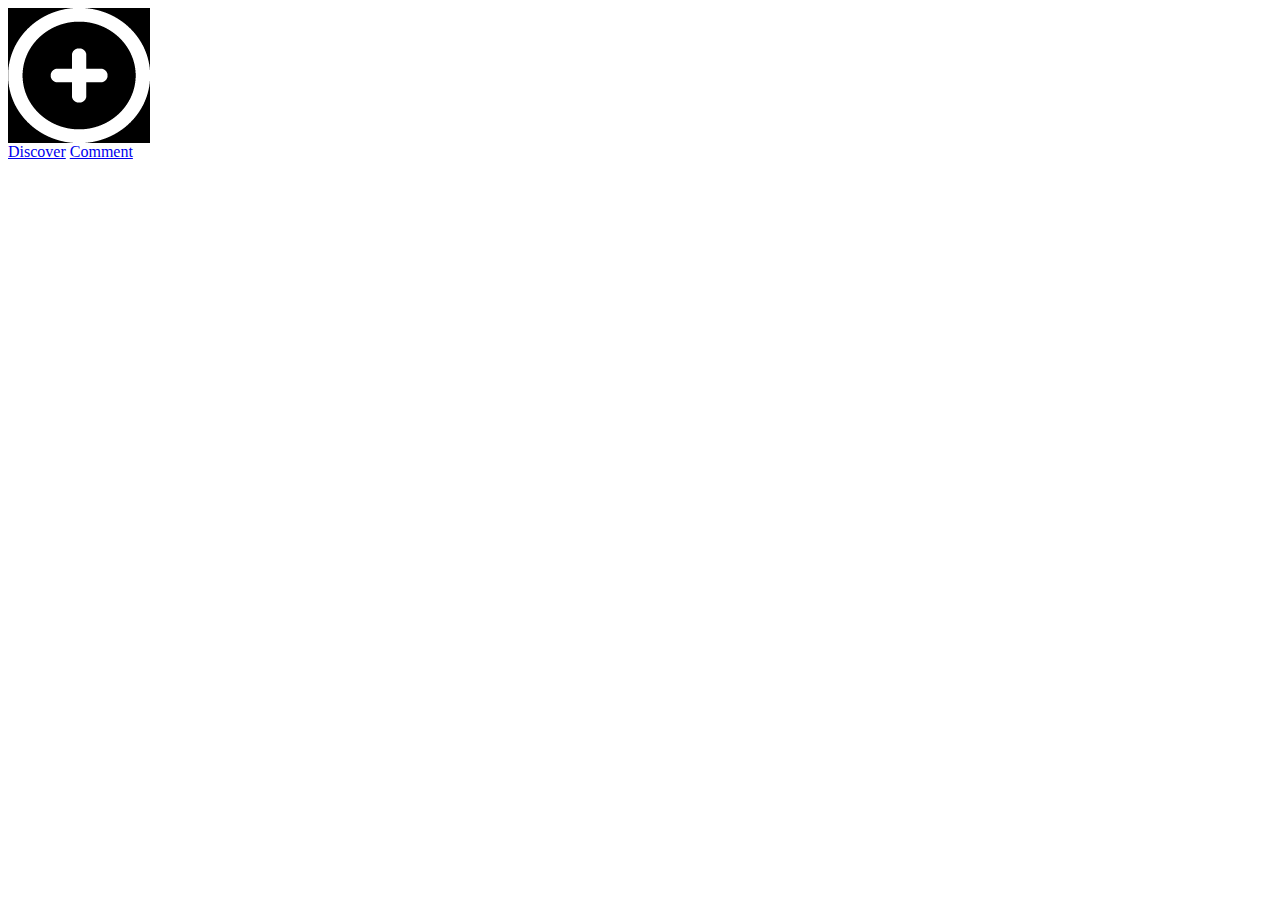
==== Exercices/landing-page/index.html @ 3889fdf2 "update-exercices" ====
<html lang="en">
  <head>
    <meta charset="UTF-8" />
    <meta name="viewport" content="width=device-width, initial-scale=1.0" />
    <link href="style.css" media="all" rel="stylesheet" type="text/css" />
    <link
      href="https://fonts.googleapis.com/css2?family=PT+Sans+Caption&family=Roboto:wght@100;700&display=swap"
      rel="stylesheet"
    />
    <title>Soundwave : feel the music</title>
  </head>
  <body>
    <header>
    <div id="logo">
      <img src="images/plus.png" alt="logo Soundwave"></img>
    </div>
    <nav>
     <a href="#discover">Discover</a>
     <a href="#comment">Comment</a>
    </nav>
  </header>
  </body>
  <script src="script.js"></script>
</html>
---- Exercices/landing-page/style.css ----
body {
  width: 100%;
}
#logo {
  display: flex;
  background-color: black;
  width: fit-content;
}
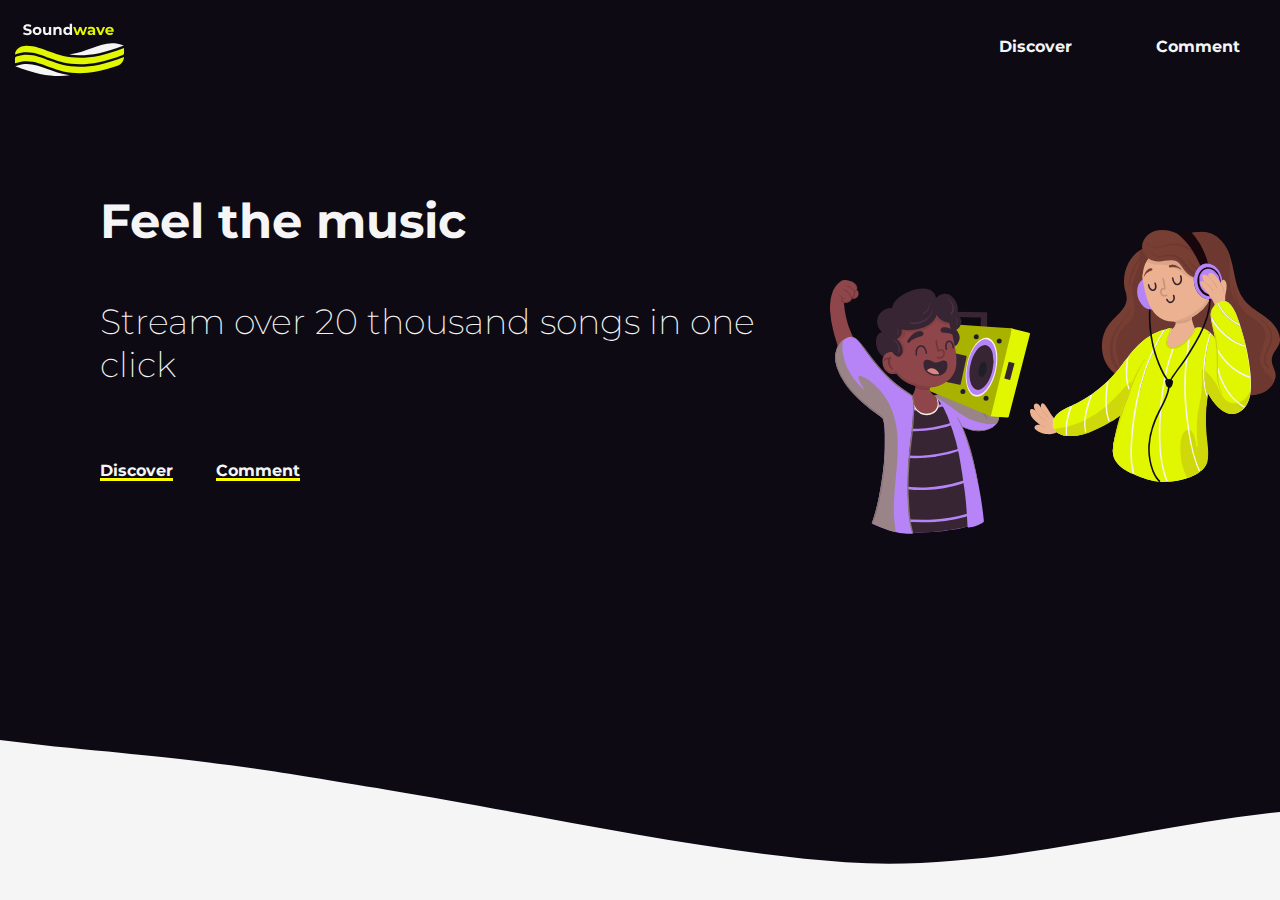
==== commit 8f968a96: "Update-exercice-landing-page" ====
--- a/Exercices/landing-page/index.html
+++ b/Exercices/landing-page/index.html
@@ -4,21 +4,51 @@
     <meta name="viewport" content="width=device-width, initial-scale=1.0" />
     <link href="style.css" media="all" rel="stylesheet" type="text/css" />
     <link
-      href="https://fonts.googleapis.com/css2?family=PT+Sans+Caption&family=Roboto:wght@100;700&display=swap"
+      href="https://fonts.googleapis.com/css2?family=Montserrat&family=PT+Sans+Caption&family=Roboto:wght@100;700&display=swap"
       rel="stylesheet"
     />
     <title>Soundwave : feel the music</title>
   </head>
   <body>
-    <header>
-    <div id="logo">
-      <img src="images/plus.png" alt="logo Soundwave"></img>
+    <div class="header-container">
+      <header>
+        <div class="logo">
+          <img src="images/logo-soundwave.svg" alt="logo Soundwave"></img>
+        </div>
+        <header class="navigation">
+          <nav>
+            <a href="#discover">Discover</a>
+            <a href="#comment">Comment</a>
+          </nav>
+        </header>
+      </div>
+      <div class="main-container">
+        <div class="left-side">
+        <div id="title">
+          <h1>Feel the music</h1>
+        </div>
+        <div id="subtitle">
+          <h2>Stream over 20 thousand songs in one click</h2>
+        </div>
+        <div id="menu-main-container">
+            <a class="discover" href="#discover">Discover</a>
+            <a class="comment" href="#comment">Comment</a>
+          </div>
+        </div>
+        <div class="right-side">
+          <div id="man-listening-music">
+            <img src="images/man-music.svg" alt="un homme écoute de la musique"></img>
+          </div>
+          <div id="woman-listening-music">
+            <img src="images/woman-music.svg" alt="une femme écoute de la musique"></img>
+          </div>
+      </div>
+      </div>
     </div>
-    <nav>
-     <a href="#discover">Discover</a>
-     <a href="#comment">Comment</a>
-    </nav>
-  </header>
+    <footer>
+      <img id="wave-footer" src="images/wave-vector-footer.svg" alt="vague blanche"></img>
+
+    </footer>
   </body>
   <script src="script.js"></script>
 </html>
--- a/Exercices/landing-page/style.css
+++ b/Exercices/landing-page/style.css
@@ -1,8 +1,124 @@
+/*Structure*/
+
 body {
+  background-color: #0d0a13;
+  margin: 0;
+  margin-bottom: 0;
+}
+
+header {
+  display: flex;
+  flex: row wrap;
+  justify-content: space-between;
+  align-items: center;
+}
+
+nav a {
+  color: #f5f5f5;
+  font-family: Montserrat, sans serif;
+  font-weight: bold;
+  text-decoration: none;
+  margin: 20px;
+  padding: 20px;
+}
+
+.main-container {
+  display: flex;
+  flex-direction: row;
+}
+
+h1 {
+  margin-top: 100px;
+  margin-left: 100px;
+  color: #f5f5f5;
+  font-family: Montserrat, sans serif;
+  font-size: 48;
+  font-weight: bold;
+}
+
+h2 {
+  margin-top: 50px;
+  margin-bottom: 75px;
+  margin-left: 100px;
+  color: #f5f5f5;
+  font-family: Montserrat, sans serif;
+  font-size: 35;
+  font-weight: 200;
+}
+
+#menu-main-container {
+  display: flex;
+  width: 200px;
+  margin-left: 100px;
+  justify-content: space-between;
+}
+
+a.discover,
+a.comment {
+  color: #f5f5f5;
+  font-family: Montserrat, sans serif;
+  font-weight: bold;
+  text-decoration: none;
+  position: relative;
+}
+
+a.discover::before,
+a.comment::before {
+  content: '';
+  position: absolute;
   width: 100%;
+  height: 3px;
+  bottom: -1;
+  left: 0;
+  background-color: yellow;
+  transition: 1s;
 }
-#logo {
+
+a:hover::before {
+  transform: translateX(5px);
+}
+
+.right-side {
   display: flex;
-  background-color: black;
-  width: fit-content;
+  justify-content: flex-end;
+  align-items: flex-end;
 }
+
+/*Footer*/
+
+#wave-footer {
+  width: 100%;
+  position: absolute;
+  bottom: 0px;
+  z-index: 0;
+}
+/*Menu*/
+
+/*Images*/
+.logo {
+  margin: 10px;
+}
+
+#man-listening-music {
+  width: 200px;
+  height: 200px;
+  bottom: 0px;
+  z-index: -1;
+}
+
+#woman-listening-music {
+  width: 250px;
+  height: 250px;
+  bottom: 0px;
+  z-index: -2;
+}
+
+.characters-right-page {
+  display: flex;
+  flex: row;
+  justify-content: flex-end;
+}
+/*Formulaire*/
+
+form {
+}
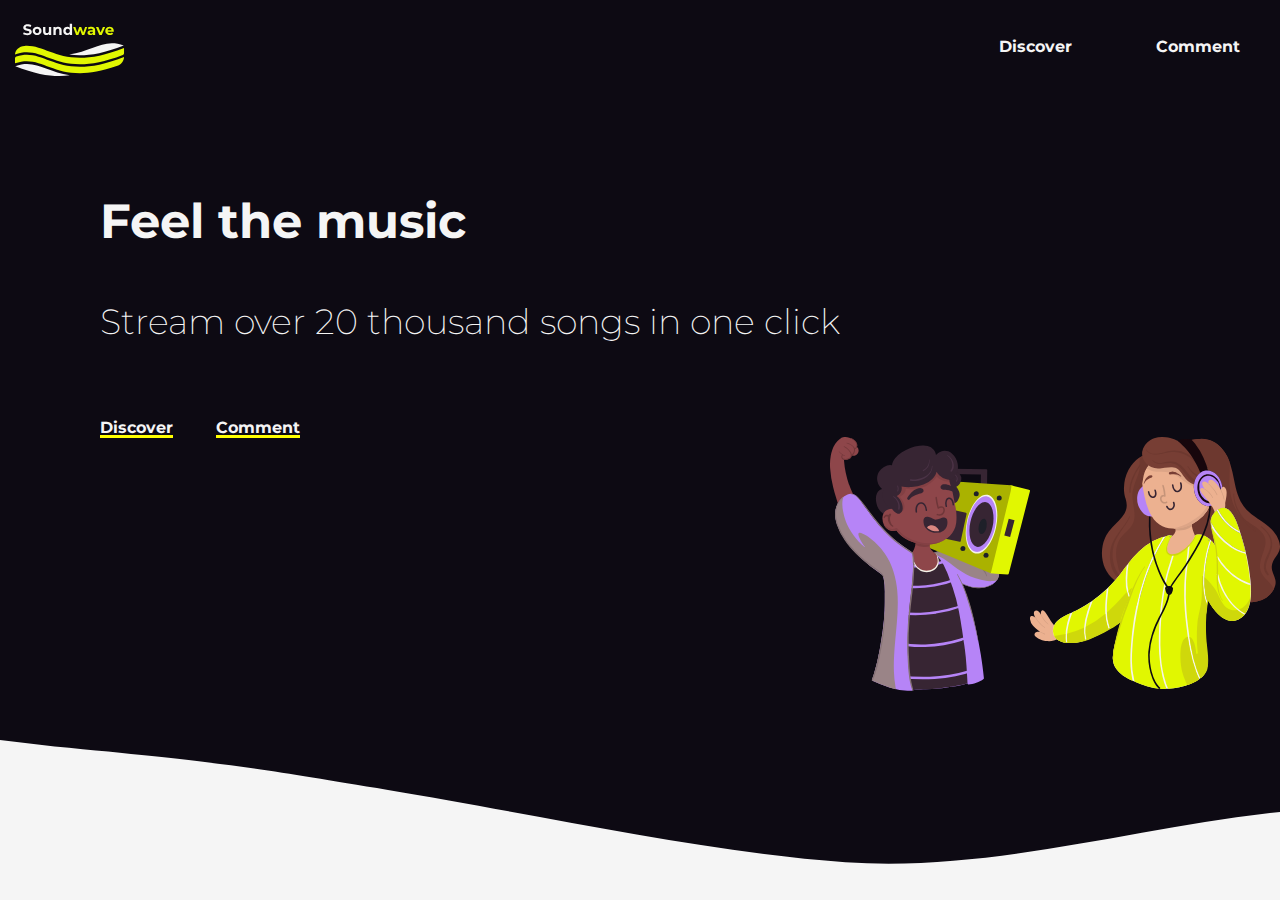
==== commit 49c3c7ce: "Update-discover" ====
--- a/Exercices/landing-page/index.html
+++ b/Exercices/landing-page/index.html
@@ -4,50 +4,44 @@
     <meta name="viewport" content="width=device-width, initial-scale=1.0" />
     <link href="style.css" media="all" rel="stylesheet" type="text/css" />
     <link
-      href="https://fonts.googleapis.com/css2?family=Montserrat&family=PT+Sans+Caption&family=Roboto:wght@100;700&display=swap"
+      href="https://fonts.googleapis.com/css2?family=Montserrat&family=Montserrat&family=PT+Sans+Caption&family=Roboto:wght@100;700&display=swap"
       rel="stylesheet"
     />
     <title>Soundwave : feel the music</title>
   </head>
   <body>
-    <div class="header-container">
       <header>
         <div class="logo">
           <img src="images/logo-soundwave.svg" alt="logo Soundwave"></img>
         </div>
-        <header class="navigation">
           <nav>
             <a href="#discover">Discover</a>
             <a href="#comment">Comment</a>
           </nav>
-        </header>
-      </div>
-      <div class="main-container">
-        <div class="left-side">
-        <div id="title">
+      </header>
+    <div class="main-container">
+      <div class="left-side">
+        <div id="title-landing-page">
           <h1>Feel the music</h1>
         </div>
-        <div id="subtitle">
+        <div id="subtitle-landing-page">
           <h2>Stream over 20 thousand songs in one click</h2>
         </div>
-        <div id="menu-main-container">
+        <div id="call-to-action-landing-page">
             <a class="discover" href="#discover">Discover</a>
             <a class="comment" href="#comment">Comment</a>
-          </div>
         </div>
-        <div class="right-side">
-          <div id="man-listening-music">
-            <img src="images/man-music.svg" alt="un homme écoute de la musique"></img>
-          </div>
-          <div id="woman-listening-music">
-            <img src="images/woman-music.svg" alt="une femme écoute de la musique"></img>
-          </div>
-      </div>
       </div>
     </div>
     <footer>
+      <div id="characters-landing-page">
+      <div id="man-listening-music">
+        <img src="images/man-music.svg" alt="un homme écoute de la musique"></img>
+      </div>
+      <div id="woman-listening-music">
+        <img src="images/woman-music.svg" alt="une femme écoute de la musique"></img>
+      </div>
       <img id="wave-footer" src="images/wave-vector-footer.svg" alt="vague blanche"></img>
-
     </footer>
   </body>
   <script src="script.js"></script>
--- a/Exercices/landing-page/style.css
+++ b/Exercices/landing-page/style.css
@@ -5,6 +5,8 @@
   margin: 0;
   margin-bottom: 0;
 }
+
+/*Header*/
 
 header {
   display: flex;
@@ -22,14 +24,9 @@
   padding: 20px;
 }
 
-.main-container {
-  display: flex;
-  flex-direction: row;
-}
+/*Titres*/
 
 h1 {
-  margin-top: 100px;
-  margin-left: 100px;
   color: #f5f5f5;
   font-family: Montserrat, sans serif;
   font-size: 48;
@@ -37,16 +34,31 @@
 }
 
 h2 {
-  margin-top: 50px;
-  margin-bottom: 75px;
-  margin-left: 100px;
   color: #f5f5f5;
   font-family: Montserrat, sans serif;
   font-size: 35;
   font-weight: 200;
 }
 
-#menu-main-container {
+/*Main-container landing page*/
+
+.main-container {
+  display: flex;
+  flex-direction: row;
+}
+
+#title-landing-page {
+  margin-top: 100px;
+  margin-left: 100px;
+}
+
+#subtitle-landing-page {
+  margin-top: 50px;
+  margin-bottom: 75px;
+  margin-left: 100px;
+}
+
+#call-to-action-landing-page {
   display: flex;
   width: 200px;
   margin-left: 100px;
@@ -113,10 +125,11 @@
   z-index: -2;
 }
 
-.characters-right-page {
+#characters-landing-page {
   display: flex;
   flex: row;
   justify-content: flex-end;
+  bottom: 0px;
 }
 /*Formulaire*/
 
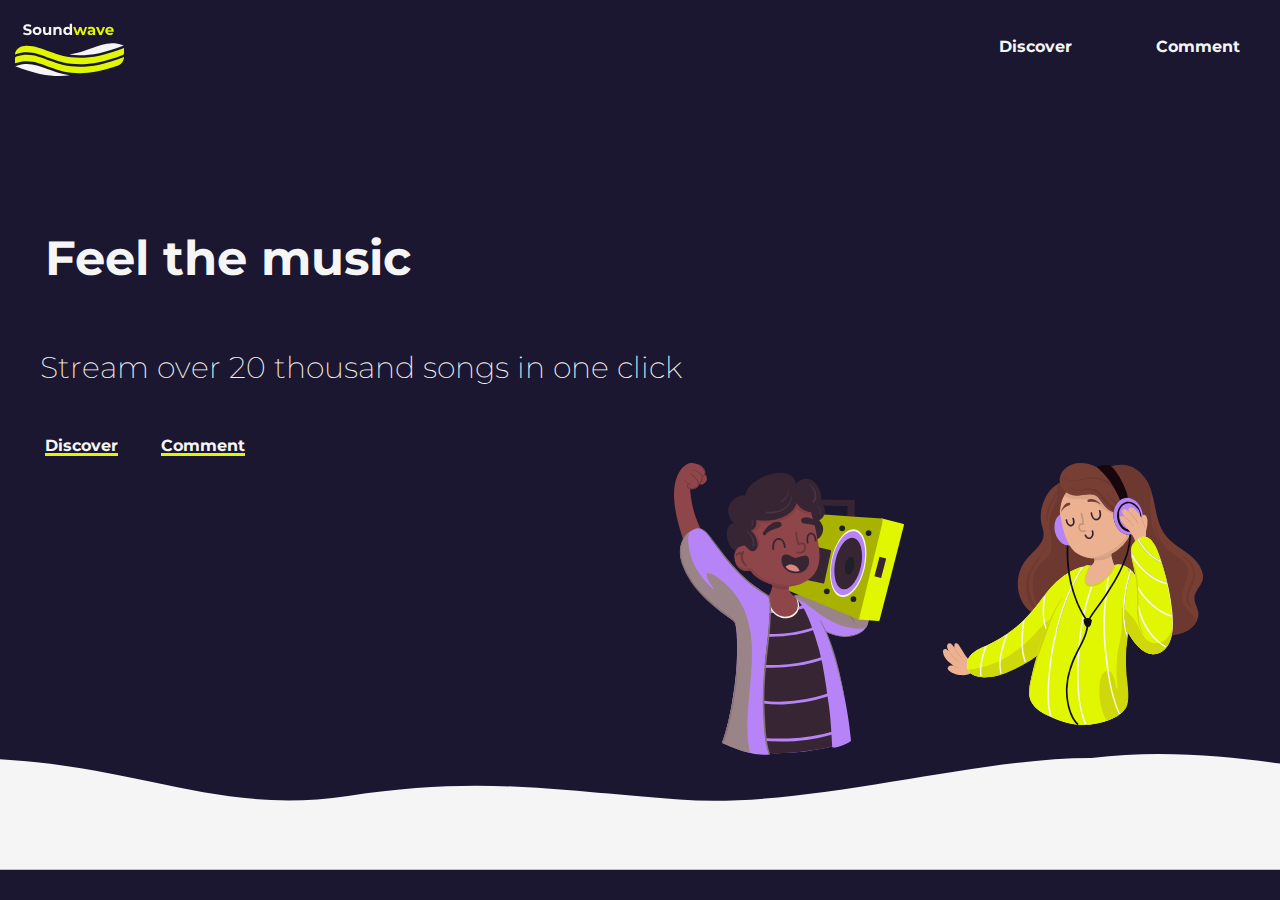
==== commit f9ded312: "updates-discover" ====
--- a/Exercices/landing-page/index.html
+++ b/Exercices/landing-page/index.html
@@ -19,8 +19,7 @@
             <a href="#comment">Comment</a>
           </nav>
       </header>
-    <div class="main-container">
-      <div class="left-side">
+      <div class="left-side-landing-page">
         <div id="title-landing-page">
           <h1>Feel the music</h1>
         </div>
@@ -32,16 +31,16 @@
             <a class="comment" href="#comment">Comment</a>
         </div>
       </div>
-    </div>
     <footer>
-      <div id="characters-landing-page">
+    <div id="characters-landing-page">
       <div id="man-listening-music">
         <img src="images/man-music.svg" alt="un homme écoute de la musique"></img>
       </div>
       <div id="woman-listening-music">
         <img src="images/woman-music.svg" alt="une femme écoute de la musique"></img>
       </div>
-      <img id="wave-footer" src="images/wave-vector-footer.svg" alt="vague blanche"></img>
+    </div>
+    <img id="wave-footer" src="images/wave-vector-footer.svg" alt="vague blanche"></img>
     </footer>
   </body>
   <script src="script.js"></script>
--- a/Exercices/landing-page/style.css
+++ b/Exercices/landing-page/style.css
@@ -1,7 +1,7 @@
 /*Structure*/
 
 body {
-  background-color: #0d0a13;
+  background-color: #1C1730;
   margin: 0;
   margin-bottom: 0;
 }
@@ -10,7 +10,7 @@
 
 header {
   display: flex;
-  flex: row wrap;
+  flex-flow: row wrap;
   justify-content: space-between;
   align-items: center;
 }
@@ -36,33 +36,38 @@
 h2 {
   color: #f5f5f5;
   font-family: Montserrat, sans serif;
-  font-size: 35;
+  font-size: 30;
   font-weight: 200;
 }
 
 /*Main-container landing page*/
 
-.main-container {
-  display: flex;
-  flex-direction: row;
+.left-side-landing-page {
+  display: flex;
+  flex-direction: column;
+  flex-wrap: wrap;
 }
 
 #title-landing-page {
+  margin-left: 40px;
   margin-top: 100px;
-  margin-left: 100px;
+  padding: 5px;
 }
 
 #subtitle-landing-page {
-  margin-top: 50px;
-  margin-bottom: 75px;
-  margin-left: 100px;
-}
-
+  margin-left: 40px;
+  margin-top:20px
+  padding: 5px;
+}
+
+/*CTA*/
 #call-to-action-landing-page {
   display: flex;
   width: 200px;
-  margin-left: 100px;
   justify-content: space-between;
+  margin-left: 40px;
+  margin-top : 20px;
+  padding: 5px;
 }
 
 a.discover,
@@ -82,7 +87,7 @@
   height: 3px;
   bottom: -1;
   left: 0;
-  background-color: yellow;
+  background-color: #E1F701;
   transition: 1s;
 }
 
@@ -90,17 +95,11 @@
   transform: translateX(5px);
 }
 
-.right-side {
-  display: flex;
-  justify-content: flex-end;
-  align-items: flex-end;
-}
-
 /*Footer*/
 
 #wave-footer {
   width: 100%;
-  position: absolute;
+  height: 130px;
   bottom: 0px;
   z-index: 0;
 }
@@ -111,27 +110,127 @@
   margin: 10px;
 }
 
+#characters-landing-page {
+  display: grid;
+  grid-template-columns: 1fr 0.4fr 0.5fr;
+  grid-template-rows: 0.1fr 0.5fr;
+}
+
 #man-listening-music {
-  width: 200px;
-  height: 200px;
-  bottom: 0px;
+  grid-column: 2/3;
+  grid-row: 2/3;
+  width: 230px;
+  height: 230px;
   z-index: -1;
 }
 
 #woman-listening-music {
-  width: 250px;
-  height: 250px;
-  bottom: 0px;
+  grid-column: 3 /4;
+  grid-row: 2/3;
+  width: 260px;
+  height: 260px;
   z-index: -2;
 }
 
-#characters-landing-page {
-  display: flex;
-  flex: row;
-  justify-content: flex-end;
-  bottom: 0px;
-}
 /*Formulaire*/
 
-form {
-}
+/*Discover page*/
+
+.main-container-discover{
+  display: flex;
+  flex-direction: row;
+  width: 100%;
+  }
+
+  .discover-left-side {
+    width: 50%;
+    margin: 70px;
+    padding: 10px;
+    display: flex;
+    flex-flow: row wrap;
+    align-content: center;
+    align-items: center;
+    justify-content: center;
+  }
+
+  .discover-left-side div {
+    width: 50%;
+  }
+
+  div.french-montana {
+    display: flex;
+      justify-content: flex-end;
+  }
+
+  div.foals {
+    display: flex;
+      justify-content: flex-end;
+  }
+
+  .discover-right-side {
+    width: 50%;
+    margin: 70px;
+    display: flex;
+    flex-flow : column;
+    align-items: flex-start;
+
+  }
+
+  #icons {
+    display: flex;
+    flex-direction : row;
+    align-items: center;
+  }
+
+  div #icons {
+    margin-top:20px
+  }
+
+
+  p {
+    color: #f5f5f5;
+    font-family: Montserrat, sans serif;
+    font-size: 15;
+  }
+
+/*Images*/
+
+#icons div {
+  display: flex;
+  flex-direction: column;
+  justify-content: center;
+  align-items: center;
+}
+
+#icons img {
+  height: 35%;
+  margin-top: 15px;
+}
+
+  .albums,
+  .charts,
+  .more {
+    width: 80px;
+    height: 80px;
+    background: linear-gradient(
+        180deg,
+        rgba(245, 245, 245, 0.07) 0%,
+        rgba(255, 255, 255, 0) 100%
+      ),
+      rgba(245, 245, 245, 0.05);
+  }
+
+
+  /*Footer discover*/
+
+  .footer-discover a {
+    color:#0d0a13
+    font-family: Montserrat, sans serif;
+    font-weight: bold;
+    text-decoration: none;
+  }
+
+  .footer-discover {
+    background-color: #f5f5f5;
+    height: 150px;
+  }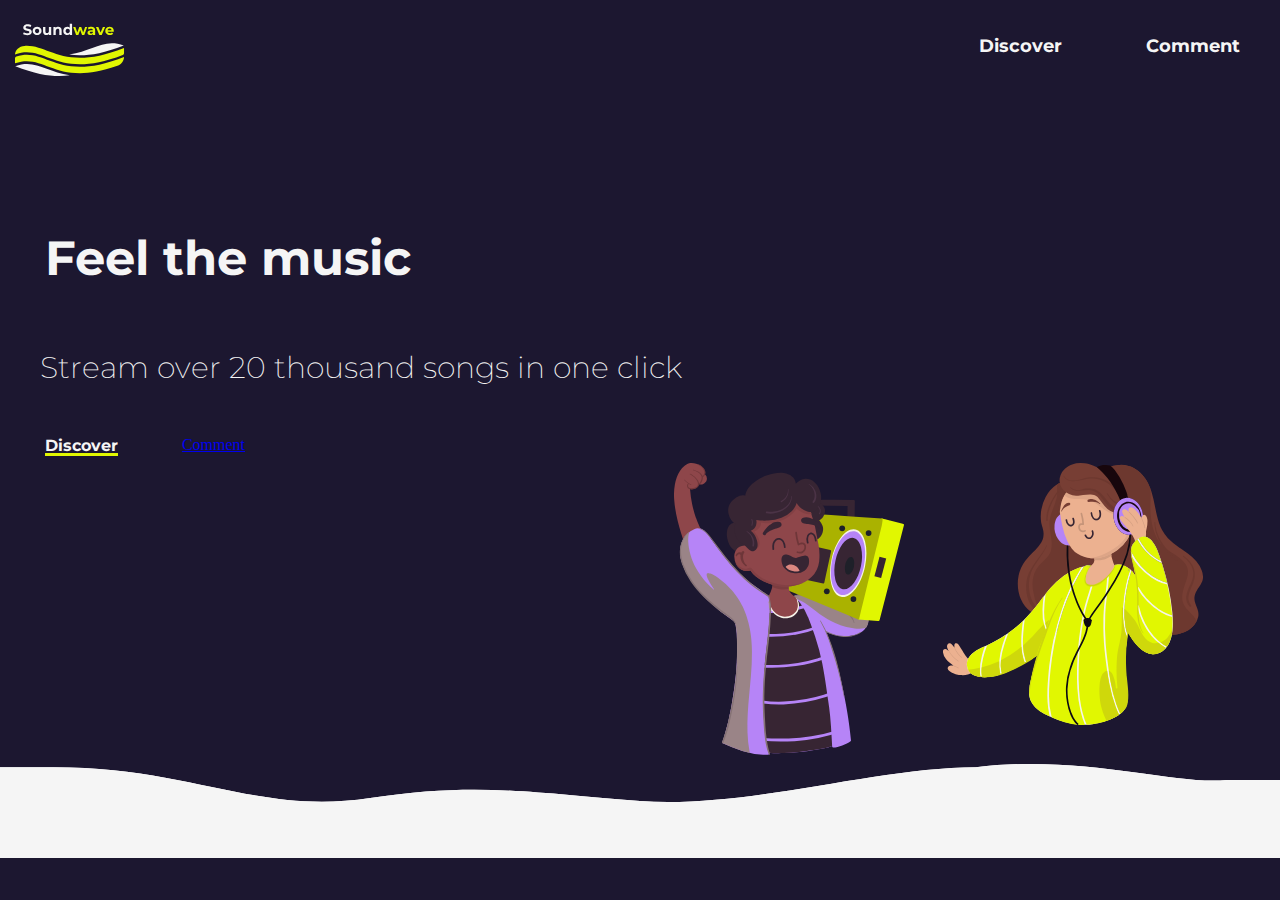
==== commit 6980d434: "update-comments-page" ====
--- a/Exercices/landing-page/index.html
+++ b/Exercices/landing-page/index.html
@@ -28,7 +28,7 @@
         </div>
         <div id="call-to-action-landing-page">
             <a class="discover" href="#discover">Discover</a>
-            <a class="comment" href="#comment">Comment</a>
+            <a class="http://127.0.0.1:52573/Exercices/landing-page/comments.html" href="#comment">Comment</a>
         </div>
       </div>
     <footer>
--- a/Exercices/landing-page/style.css
+++ b/Exercices/landing-page/style.css
@@ -17,6 +17,7 @@
 
 nav a {
   color: #f5f5f5;
+  font-size: 18;
   font-family: Montserrat, sans serif;
   font-weight: bold;
   text-decoration: none;
@@ -132,8 +133,6 @@
   z-index: -2;
 }
 
-/*Formulaire*/
-
 /*Discover page*/
 
 .main-container-discover{
@@ -141,6 +140,8 @@
   flex-direction: row;
   width: 100%;
   }
+
+/*Albums left side*/
 
   .discover-left-side {
     width: 50%;
@@ -157,6 +158,7 @@
     width: 50%;
   }
 
+
   div.french-montana {
     display: flex;
       justify-content: flex-end;
@@ -166,6 +168,8 @@
     display: flex;
       justify-content: flex-end;
   }
+
+  /*Right side*/
 
   .discover-right-side {
     width: 50%;
@@ -182,10 +186,10 @@
     align-items: center;
   }
 
-  div #icons {
+  div .albums, div.charts, div.more {
+    margin-right: 20px;
     margin-top:20px
   }
-
 
   p {
     color: #f5f5f5;
@@ -193,7 +197,7 @@
     font-size: 15;
   }
 
-/*Images*/
+/*Images discover page*/
 
 #icons div {
   display: flex;
@@ -223,14 +227,91 @@
 
   /*Footer discover*/
 
-  .footer-discover a {
-    color:#0d0a13
+.footer-discover-comment {
+  display: flex;
+  flex-direction: row;
+  justify-content: space-between;
+  width: 100%;
+  height: 100px;
+  background-image: url("images/wave-vector-footer.svg");
+}
+
+.about-contact {
+  display: flex;
+  flex-direction: row;
+  justify-content: space-between;
+  width: 200px;
+  margin-left: 50px;
+  margin-top: 50px;
+}
+
+.social-networks {
+  display: flex;
+  flex-direction: row;
+  justify-content: space-between;
+  align-items: center;
+  width:300px;
+  margin-right: 50px;
+  margin-bottom:15px;
+}
+
+.about-contact a, .instagram a, .twitch a {
+    color:#0d0a13;
+    font-size:14;
     font-family: Montserrat, sans serif;
     font-weight: bold;
     text-decoration: none;
   }
 
-  .footer-discover {
-    background-color: #f5f5f5;
-    height: 150px;
-  }+#insta-icon, #twitch-icon {
+  width: 20px;
+}
+
+.instagram, .twitch {
+  display: flex;
+  flex-direction: row;
+  justify-content: space-between;
+  width: 100px;
+  margin-top: 35px;
+}
+
+div .twitch {
+  width: 70px;
+}
+
+/*Comment page*/
+
+span#wave {
+  font-size: 70;
+}
+
+/* Image comment page*/
+
+.main-container-comment {
+  display: flex;
+  flex-direction: row;
+  justify-content: space-between;
+}
+
+.left-side-comment {
+  display: flex;
+  flex-direction: column;
+  width: 50%;
+}
+
+.right-side-comment {
+  display: flex;
+  flex-direction: column;
+  width: 50%;
+}
+
+.comment-form {
+  display: flex;
+  flex-direction: column;
+  width: 50%;
+}
+
+#woman-music-comments {
+  width: 300px;
+  height: 300px;
+}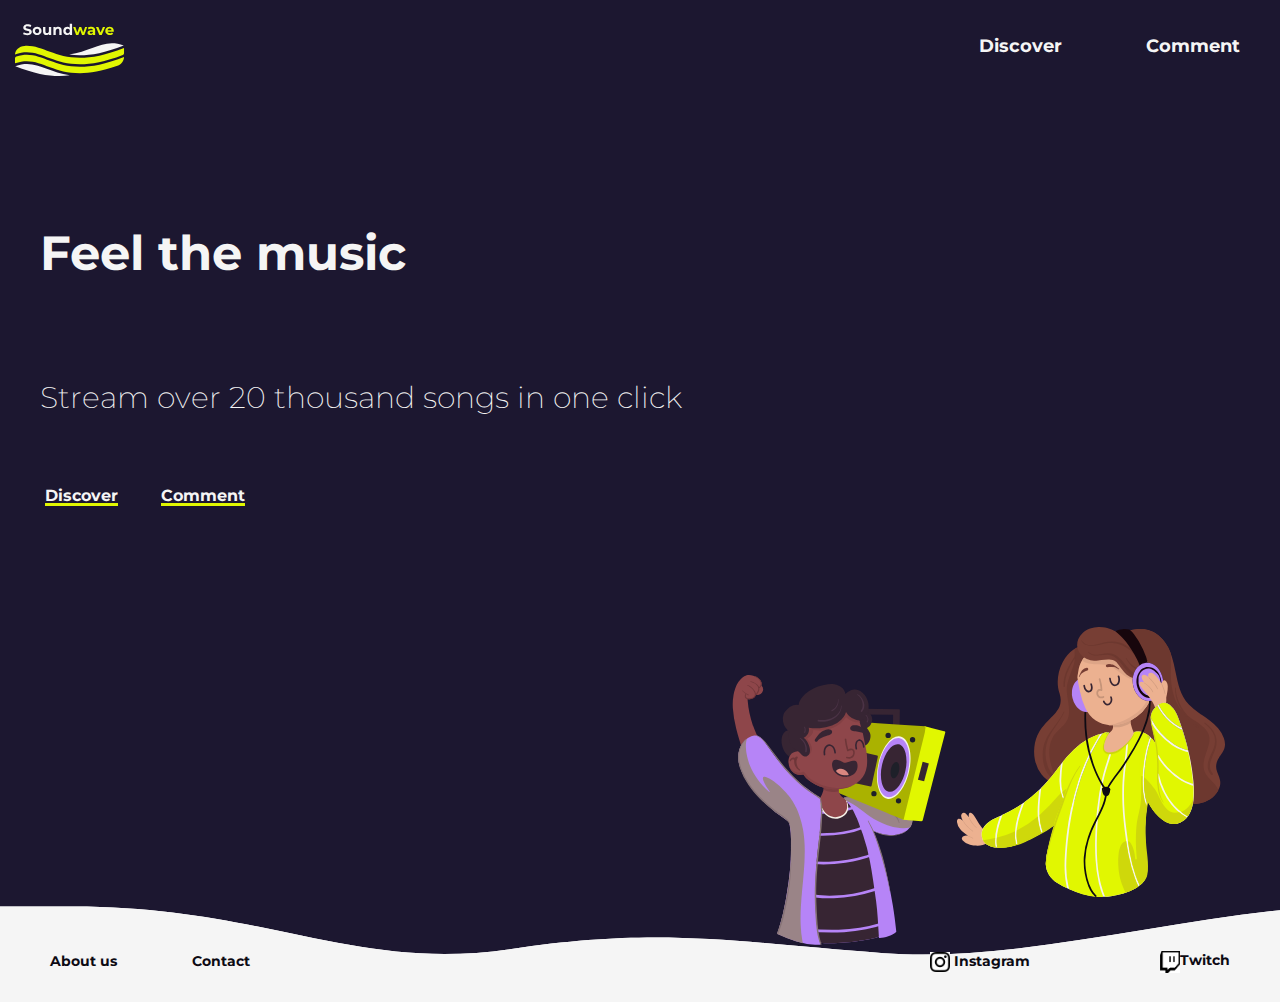
==== commit 4f2ce976: "updates-comment-page" ====
--- a/Exercices/landing-page/index.html
+++ b/Exercices/landing-page/index.html
@@ -19,29 +19,42 @@
             <a href="#comment">Comment</a>
           </nav>
       </header>
-      <div class="left-side-landing-page">
-        <div id="title-landing-page">
-          <h1>Feel the music</h1>
+      <div class="main-container-landing">
+        <div class="left-side-landing-page">
+          <div id="title-landing-page">
+            <h1>Feel the music</h1>
+          </div>
+          <div id="subtitle-landing-page">
+            <h2>Stream over 20 thousand songs in one click</h2>
+          </div>
+          <div id="call-to-action-landing-page">
+              <a class="discover" href="#discover">Discover</a>
+              <a class="comment" href="#comment">Comment</a>
+          </div>
         </div>
-        <div id="subtitle-landing-page">
-          <h2>Stream over 20 thousand songs in one click</h2>
-        </div>
-        <div id="call-to-action-landing-page">
-            <a class="discover" href="#discover">Discover</a>
-            <a class="http://127.0.0.1:52573/Exercices/landing-page/comments.html" href="#comment">Comment</a>
+        <div class="right-side-landing-page">
+          <img id="man-listening-music" src="images/man-music.svg" alt=" alt="man listening to music"></img>
+          <img id="woman-listening-music" src="images/woman-music.svg" alt="woman listing music"></img>
         </div>
       </div>
-    <footer>
-    <div id="characters-landing-page">
-      <div id="man-listening-music">
-        <img src="images/man-music.svg" alt="un homme écoute de la musique"></img>
-      </div>
-      <div id="woman-listening-music">
-        <img src="images/woman-music.svg" alt="une femme écoute de la musique"></img>
-      </div>
+      <footer class="footer-general">
+        <div class="about-contact">
+          <a href="#about-us">About us</a>
+          <a href="#contact">Contact</a>
+        </div>
+        <div class="social-networks">
+          <div class="instagram">
+            <img id="insta-icon" src="images/instagram.png" alt="icône instagram"></img>
+            <a href="www.instagram.com">Instagram</a>
+          </div>
+          <div class="twitch">
+            <img id="twitch-icon" src="images/twitch.png" alt="icône twitch">
+            <a href="www.twitch.com">Twitch</a>
+          </div>
+        </div>
     </div>
-    <img id="wave-footer" src="images/wave-vector-footer.svg" alt="vague blanche"></img>
     </footer>
+
   </body>
   <script src="script.js"></script>
 </html>
--- a/Exercices/landing-page/style.css
+++ b/Exercices/landing-page/style.css
@@ -3,6 +3,7 @@
 body {
   background-color: #1C1730;
   margin: 0;
+  height: 100%;
   margin-bottom: 0;
 }
 
@@ -43,22 +44,30 @@
 
 /*Main-container landing page*/
 
+.main-container-landing {
+  display: flex;
+  flex-direction: row;
+  justify-content: space-between;
+  height: 90%;
+}
+
 .left-side-landing-page {
   display: flex;
   flex-direction: column;
   flex-wrap: wrap;
 }
+
 
 #title-landing-page {
   margin-left: 40px;
   margin-top: 100px;
-  padding: 5px;
+  margin-bottom: 20px;
 }
 
 #subtitle-landing-page {
   margin-left: 40px;
-  margin-top:20px
-  padding: 5px;
+  margin-top:20px;
+  margin-bottom:20px;
 }
 
 /*CTA*/
@@ -101,7 +110,8 @@
 #wave-footer {
   width: 100%;
   height: 130px;
-  bottom: 0px;
+  position : absolute
+  bottom: 0;
   z-index: 0;
 }
 /*Menu*/
@@ -111,25 +121,21 @@
   margin: 10px;
 }
 
-#characters-landing-page {
-  display: grid;
-  grid-template-columns: 1fr 0.4fr 0.5fr;
-  grid-template-rows: 0.1fr 0.5fr;
-}
-
 #man-listening-music {
-  grid-column: 2/3;
-  grid-row: 2/3;
-  width: 230px;
-  height: 230px;
+  position: absolute;
+  top:75%;
+  left:55%;
+  width: 270px;
+  height: 270px;
   z-index: -1;
 }
 
 #woman-listening-music {
-  grid-column: 3 /4;
-  grid-row: 2/3;
-  width: 260px;
-  height: 260px;
+  position: relative;
+  top:66%;
+  right: 20%;
+  width: 270px;
+  height: 270px;
   z-index: -2;
 }
 
@@ -227,13 +233,14 @@
 
   /*Footer discover*/
 
-.footer-discover-comment {
+.footer-general {
   display: flex;
   flex-direction: row;
   justify-content: space-between;
   width: 100%;
   height: 100px;
   background-image: url("images/wave-vector-footer.svg");
+  z-index: 0
 }
 
 .about-contact {
@@ -281,37 +288,111 @@
 
 /*Comment page*/
 
+.main-container-comment {
+  display: flex;
+  flex-direction: row;
+  justify-content: space-between;
+}
+
+/*Left side join the wave*/
+
+.left-side-comment {
+  display: flex;
+  flex-direction: column;
+  width: 50%;
+  margin-top: 20px;
+  margin-left:20px;
+}
+
+.title-comment {
+  width: 50%;
+  margin: 70px;
+}
+
 span#wave {
   font-size: 70;
 }
 
-/* Image comment page*/
-
-.main-container-comment {
-  display: flex;
-  flex-direction: row;
-  justify-content: space-between;
-}
-
-.left-side-comment {
+/*Image comment left side*/
+
+#woman-music-comments {
+  position: relative;
+  width: 350px;
+  height: 350px;
+  left:40;
+  bottom:-55;
+  z-index: -1;
+}
+
+/*Form right side*/
+
+.right-side-comment {
   display: flex;
   flex-direction: column;
   width: 50%;
-}
-
-.right-side-comment {
-  display: flex;
-  flex-direction: column;
-  width: 50%;
-}
-
-.comment-form {
-  display: flex;
-  flex-direction: column;
-  width: 50%;
-}
-
-#woman-music-comments {
-  width: 300px;
-  height: 300px;
+  margin-top: 120px;
+}
+
+div .comment-form {
+  display: flex;
+  flex-direction: column;
+  width: 70%;
+  height: 100%;
+}
+
+.name-box {
+ width: 50%;
+}
+
+label {
+  color: #f5f5f5;
+  font-family: Montserrat, sans serif;
+  font-size: 18;
+  font-weight: bold;
+  margin-bottom: 10px;
+}
+
+.name-box, .comment-box {
+  display: flex;
+  flex-direction: column;
+  margin-top: 40px;
+}
+
+textarea#comment {
+  height:150px;
+  border: 1px solid #E1F701;
+  background-color: transparent;
+  border-radius: 15px;
+}
+
+input#auteur {
+  height: 30px;
+  border: 1px solid #E1F701;
+  background-color: transparent;
+  border-radius: 5px;
+}
+
+button#submit-btn {
+  width : 25%;
+  background-color:#f5f5f5;
+  border-radius: 5px;
+  margin-top: 30px;
+  height: 50px;
+  font-family: Montserrat, sans cursif;
+  font-size: 18;
+  font-weight: bold;
+  color: #1C1730;
+  transition: 2s;
+}
+
+button#submit-btn:hover {
+background-color: #E1F701;
+color : #1C1730;
+font-weight: bold;
+}
+
+input, textarea {
+  color:#f5f5f5;
+  font-family: Montserrat, sans cursif;
+  font-size: 18;
 }